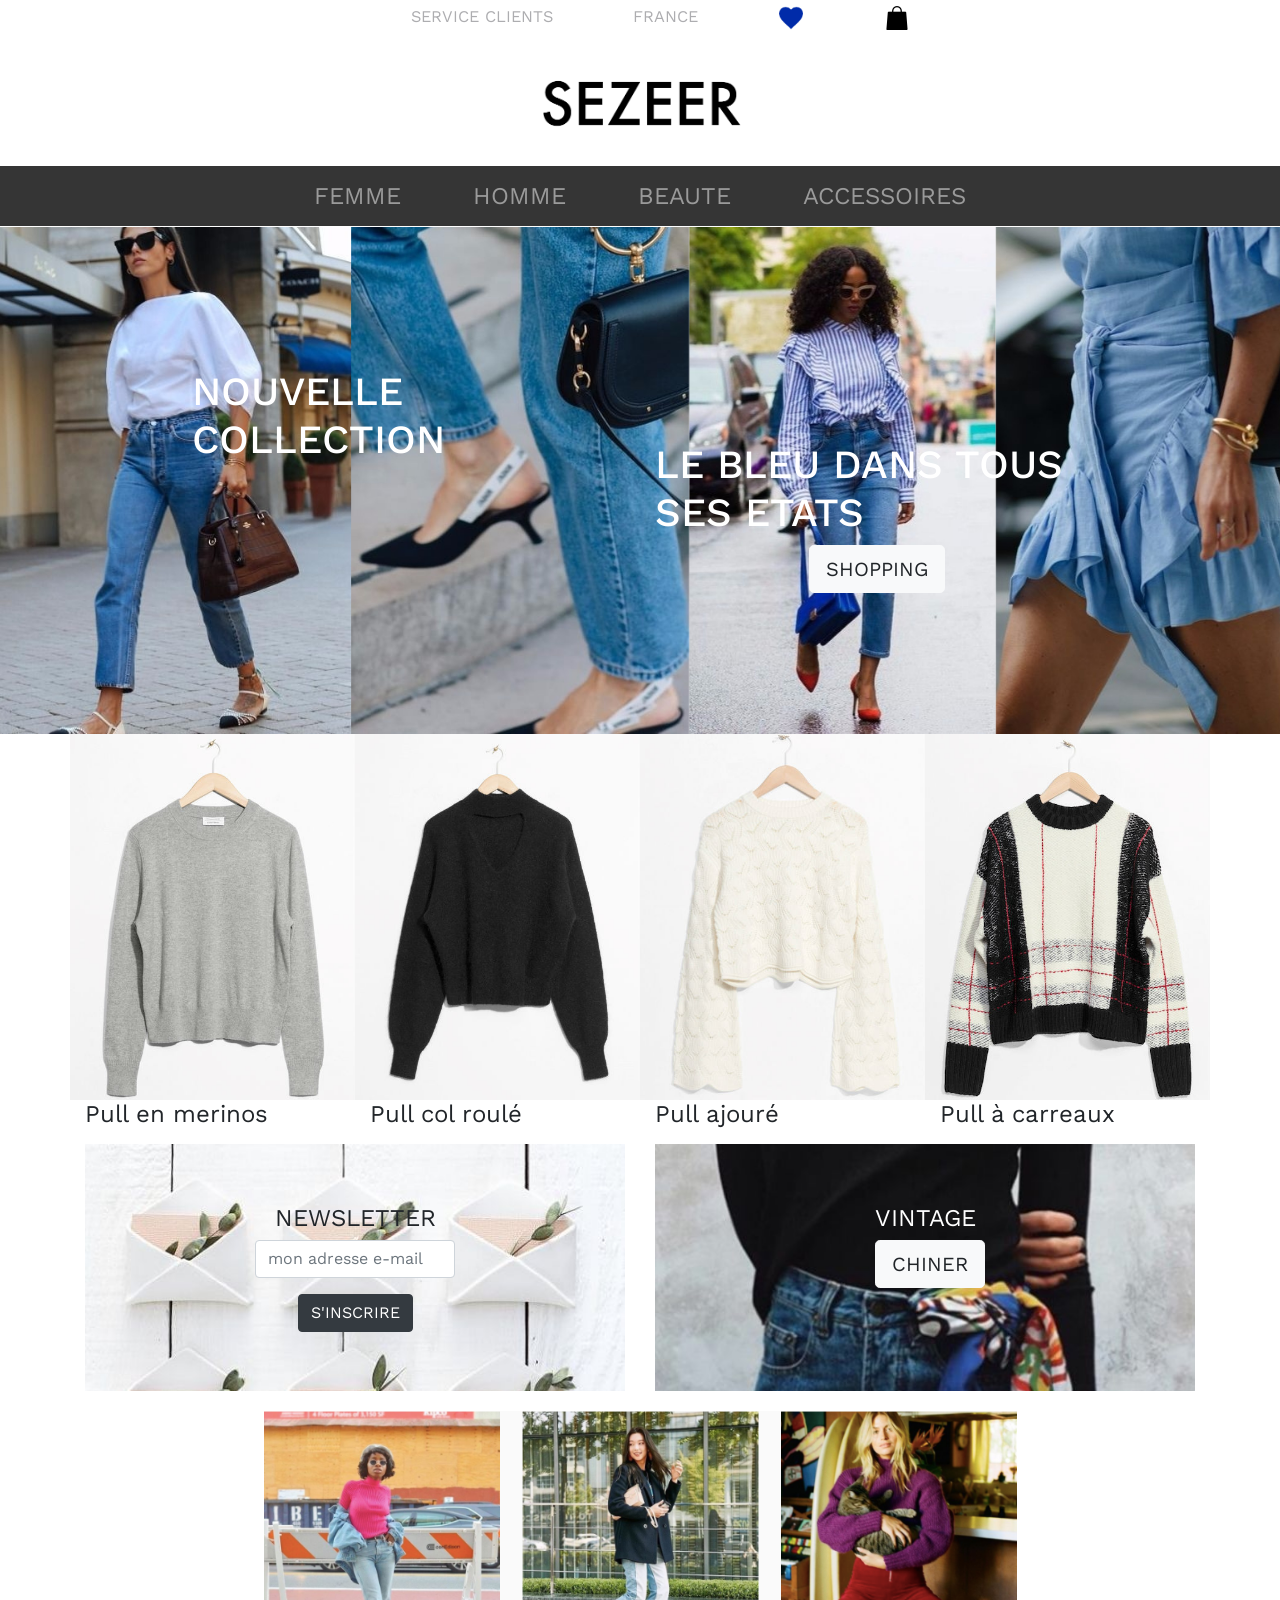
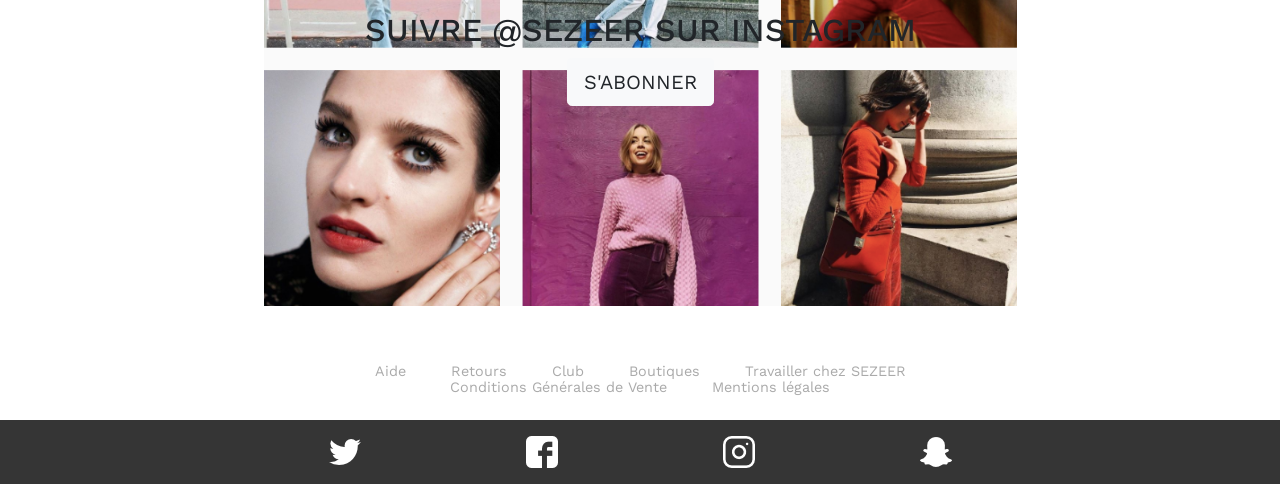
==== index.html @ 000c26a6 "Sezeer site ecommmerce" ====
<!DOCTYPE html>
<html>
<head>
	<meta charset="utf-8">
	<title>SEZEER - Vêtements pour Parisiens simples et chics</title>
	<meta name="viewport" content="width=device-width, initial-scale=1, shrink-to-fit=no">
	<!-- Bootstrap CSS -->
	<link rel="stylesheet" href="https://maxcdn.bootstrapcdn.com/bootstrap/4.0.0-beta/css/bootstrap.min.css">

	<!-- HTML5 shim and Respond.js for IE8 support of HTML5 elements and media queries --> 
	<!-- WARNING: Respond.js doesn't work if you view the page via file:// -->
    <!--[if lt IE 9]>
      <script src="https://oss.maxcdn.com/html5shiv/3.7.2/html5shiv.min.js"></script>
      <script src="https://oss.maxcdn.com/respond/1.4.2/respond.min.js"></script>
  <![endif]-->

  <link rel="stylesheet" type="text/css" href="style.css">
  <link href="https://fonts.googleapis.com/css?family=Work+Sans" rel="stylesheet">
</head>
<body>

	<header>
		<div class= "menu-principal">
			<div class= "barre-top-infos">
				<ul class="top">
					<li class= "top"> <a class= "top" href="mailto:irischaillon@gmail.com"> Service Clients </a></li>
					<li class= "top"> <a class= "top" href="#"> France </a></li>
					<li class= "top"><a href="#" target="_blank"> <img src="images/heart-icon.png" alt= "produits favoris" width= 24></a></li>
					<li class= "top"><a href="#" target="_blank"> <img src="images/shopping-bag.png" alt="panier"></a></li>
				</ul>
			</div><!--barre-top-infos-->

			<div class= "logo">	
				<img src="images/logo-sezeer.png" alt="Sezeer.com pour des Parisiens chics et simples" width= 300>
			</div>

		
	<!--Menu navigation-->
<!-- <nav class="navbar fixed-top navbar-light bg-light">
  <a class="navbar-brand" href="#">NAVIGATION</a>
  <ul class="navbar-nav mr-auto mt-2 mt-lg-0">
  	<li class="nav-item">
        <a class="nav-link" href="#">FEMME</a>
      </li>
      <li class="nav-item">
        <a class="nav-link" href="#">HOMME</a>
      </li>
      <li class="nav-item">
        <a class="nav-link" href="#">BEAUTE</a>
      </li>
      <li class="nav-item">
        <a class="nav-link" href="#">ACCESOIRES</a>
      </li>
	</ul>
</nav> -->

<nav class="navbar navbar-expand-md navbar-dark bg-light justify-content-between">

      

      <button class="navbar-toggler" type="button" data-toggle="collapse" 
    data-target="#navbar" aria-controls="navbar" 
    aria-expanded="false" aria-label="Toggle navigation">
            <span class="navbar-toggler-icon"></span>
      </button>

    <div class="collapse navbar-collapse" id="navbar">
        <ul class="navbar-nav">
            <li class="nav-item">
                <a class="nav-link" href="#">FEMME</a>
            </li>
            <li class="nav-item">
                <a class="nav-link" href="#">HOMME</a>
            </li>
            <li class="nav-item">
                <a class="nav-link" href="#">BEAUTE</a>
            </li>
            <li class="nav-item">
                <a class="nav-link" href="#">ACCESSOIRES</a>
            </li>
        </ul>
    </div>
<!-- <span class="sr-only">(current)</span> -->
</nav>

</header>

<!-- <div class="menu-navigation">
	<nav>
		<ul>
			<li class= "menu-navigation">Femme</li>
			<li class= "menu-navigation">Homme</li>
			<li class= "menu-navigation">Beauté</li>
			<li class= "menu-navigation">Accessoires</li>

		</ul>
	</nav>
</div> -->
<section id="alexandre"><!--Bloc Collection Actuelle-->

<!-- 
<div class="container">

			<div class="row">
				<div class="col-12"> 
					<img src="images/bloc-collection-actuelle.jpg" alt="nouvelle collection sezeer" class="img-fluid">
				</div> 
			</div>
		</div> -->
		<div class="container-fluid img-full" id="newco">

			<div class="row">
				<div class="col-md-6" id="TitreNewCo">
					<h1>NOUVELLE COLLECTION</h1>
				</div> 
				<div class="col-md-6" id="CommentaireCollection"> <h1>LE BLEU DANS TOUS SES ETATS</h1></div>
			</div>

			<div class="row"> 
				<div class="col-md-8" ></div>
				<div class="col-md-2 col-12" id="BoutonShopping"><button class="btn btn-light btn-lg" id="BoutonInscrip" type="submit">SHOPPING</button></div>
			</div> 


		</div>

		<!-- <div id= "bloc-collection-actuelle">
		<img src="images/bloc-collection-actuelle.jpg" alt="collection actuelle Sezeer" id="collection">
		<h2 class= "collection"> Nouvelle collection</h2>
		<h3 class="nom-collection"> Le bleu dans tous ses états</h3>
		<p class="description-collection"> Affirmez votre esprit chic en portant le jean iconique et intemporel</p>
		<ul class="cta-list">
			<li class="cta-button"><a id="shopping" href="#">SHOPPING</a></li>
		</ul>
	</div> -->
</section>
<section class= "bloc-promotions"><!--Promotions-->


	<div class="container">

		<div class="row">
			<div class="col-3 photo-article"> 
				<img src="images/article1.jpg" alt="pull gris femme" class="img-fluid">
			</div> 
			<div class="col-3 photo-article">
				<img src="images/article2.jpg" alt="chemisier mauve femme" class="img-fluid">
			</div> 
			<div class="col-3 photo-article">
				<img src="images/article3.jpg" alt="pull blanc" class="img-fluid">
			</div> 
			<div class="col-3 photo-article">
				<img src="images/article4.jpg" alt="pull rayé noir blanc" class="img-fluid article">
			</div> 
		</div>
		<div class="row">
			<div class="col-3"> 
				<p>Pull en merinos</p>
			</div> 
			<div class="col-3">
				<p> Pull col roulé</p>
			</div> 
			<div class="col-3">
				<p> Pull ajouré</p>
			</div> 
			<div class="col-3">
				<p>Pull à carreaux</p>
			</div> 
		</div>

	</div>

<!-- <div class= "promotions">
	<h3 id="promotions"> PROMOTIONS </h3>
	<img src="images/article1.jpg" alt="pull gris femme" class="article">
	<img src="images/article2.jpg" alt="chemisier mauve femme" class="article">
	<img src="images/article3.jpg" alt="pull blanc" class="article">
	<img src="images/article4.jpg" alt="pull rayé noir blanc" class="article"> -->
	<!-- <ul class="article">
		<li class= "article">Pull en merinos</li>
		<li class= "article">Pull col roulé </li>
		<li class= "article">Pull ajouré</li>
		<li class= "article">Pull à carreaux</li>
	</ul> -->
	<!-- </div> -->
	<section>

		<div class="container">

			<div class="row">
				<div class="col-md-6"> <!-- ou col-md-6 -->
					<div id="newsletter-abonnement" class="img-full">
						<!-- <div class="mx-auto" style="width: 100px;"> -->
							<div id="newsletter-content">
						
							<form>
							  <div class="form-group">
							  <label for="ChampEmail" style="font:Work Sans">NEWSLETTER</label> 
							    <input type="email" class="form-control" id="ChampEmail" placeholder="mon adresse e-mail" style="width: 200px;">
							  </div>
							 
							<input class="btn btn-dark" type="submit" value="S'INSCRIRE">
							</form>
							</div>
						<!-- </div> -->
					</div>
					<!--newsletter-abonnement-->
				</div> <!-- end col-md-6-->
					<div class="col-md-6"> <!-- ou col-md-6 -->

						<div id="bloc-categorie-vintage" class="img-full">
							<div class="mx-auto" style="width: 100px;">
						
							<label for="BoutonInscrip" style="color:white">VINTAGE</label> 
							<button class="btn btn-light btn-lg" id="BoutonInscrip" type="submit">CHINER</button>
							</div>
						</div> <!--bloc-categorie-vintage--> 
						</div> 
					</div> <!-- end col-md-1 -->

				</div>






			</section>
			<section>

				<div class="container-fluid">
  					<div class="row">

    			<div class="col-md-12 img-full-grande" id = "gallerie-instagram">
    				<div id = "instagram-content">
	
					<!-- <h3>SUIVEZ-NOUS SUR INSTAGRAM @SEZEER</h3> -->
						<!-- <label for="FollowInsta">SUIVEZ-NOUS SUR INSTAGRAM @SEZEER</label> -->
						<h2>SUIVRE @SEZEER SUR INSTAGRAM</h2>
						<a class="btn btn-light btn-lg" id="FollowInsta" href="http://www.instagram.com/andotherstories" role="button">S'ABONNER</a>
					</div> <!--gallerie instagram-->
 				</div> <!-- end col-md-6 -->
  					</div> <!-- end row -->
				</div> <!-- end container -->


				</section>
				<footer>
					<div class="nav-prefooter">
						
					
					<span class="prefooter"><a href="#">Aide</span></a>
					<span class="prefooter"><a href="#">Retours</span></a>

					<span class="prefooter"><a href="#">Club</span> </a>
					<span class="prefooter"><a href="#">Boutiques</span></a>
					<span class="prefooter"><a href="#">Travailler chez SEZEER</span></a>

					<span class="prefooter"><a href="#">Conditions Générales de Vente</span> </a>
			
					<span class="prefooter"><a href="#">Mentions légales</span></a>
					</div>
				<!-- 	<div class="reseaux-sociaux">
						<a href="https://twitter.com/sezane_paris?lang=fr" target="_blank"><img src="images/twitter.png" alt="twitter"></a>
						<a href="https://www.facebook.com/andotherstories" target="_blank"><img src="images/facebook.png" alt="facebook"></a><a href="https://www.instagram.com/andotherstories" target="_blank"><img src="images/instagram.png" alt="instagram"></a><a href="http://www.snapchat.com/add/hm-france" target="_blank"><img src="images/snapchat.png" alt="snapchat"></a> -->
					<nav class="navbar navbar-expand-lg navbar-dark bg-light">
						<ul class="navbar-nav">
						  <li class="nav-item mx-5">
						    <a class="nav-link" id="iconesocial" href="https://twitter.com/sezane_paris?lang=fr"><img src="images/twitter.png" alt="twitter"></a>
						  </li>
						  <li class="nav-item mx-5">
						    <a class="nav-link" id="iconesocial" href="https://www.facebook.com/andotherstories"><img src="images/facebook.png" alt="facebook"></a>
						  </li>
						  <li class="nav-item mx-5">
						    <a class="nav-link" id="iconesocial"href="https://www.instagram.com/andotherstories"><img src="images/instagram.png" alt="instagram"></a>
						  </li>
						  <li class="nav-item mx-5">
						    <a class="nav-link" id="iconesocial" href="http://www.snapchat.com/add/hm-france"><img src="images/snapchat.png" alt="snapchat"></a>
						  </li>
						</ul>
					</nav>

					</footer>  
				</body>
				<!-- Optional JavaScript -->
				<!-- jQuery first, then Popper.js, then Bootstrap JS -->
				<script src="https://code.jquery.com/jquery-3.2.1.slim.min.js" integrity="sha384-KJ3o2DKtIkvYIK3UENzmM7KCkRr/rE9/Qpg6aAZGJwFDMVNA/GpGFF93hXpG5KkN" crossorigin="anonymous"></script>
				<script src="https://cdnjs.cloudflare.com/ajax/libs/popper.js/1.11.0/umd/popper.min.js" integrity="sha384-b/U6ypiBEHpOf/4+1nzFpr53nxSS+GLCkfwBdFNTxtclqqenISfwAzpKaMNFNmj4" crossorigin="anonymous"></script>
				<script src="https://maxcdn.bootstrapcdn.com/bootstrap/4.0.0-beta/js/bootstrap.min.js" integrity="sha384-h0AbiXch4ZDo7tp9hKZ4TsHbi047NrKGLO3SEJAg45jXxnGIfYzk4Si90RDIqNm1" crossorigin="anonymous"></script>
				</html>
---- style.css ----
/*/*/body {font-family: 'Work Sans', 'Helvetica', 'Arial', sans-serif;
	 font: 24px Work Sans, sans-serif;
}

ul.top { text-transform: uppercase;
		list-style-type: none;
		/*margin:0;
		padding:6;*/
}
li.top { display:inline;
		font-size:68%; 	
			padding:3%}

a.top { text-decoration: none;
	color: rgb(173,173,176)
}
a:hover {text-decoration:underline;
		}
/*.reseaux-sociaux {
	background-color: rgb(53,53,53)
}*/

/*ul.top {
	text-align: center;
	width: 1300px;
}*/

/*li.top {
	font-size:68%;
	display: inline-block;
	padding: 0 20px;
	margin: 0 20px;
} */

/*div.menu-principal {position:fixed;}

div.menu-navigation { 	text-align: center;
						padding:10px;
						margin: 1px;
						background-color: rgb(53,53,53)}
li.menu-navigation {	
						color:white;
						text-transform:uppercase;
						display:inline-block;
						padding: 0 40px;
						margin: 0 20px;
}



ul {list-style-type: none;}


/*#collection {width:100%;
	position: relative;
z-index: 1;}

h2.collection {	position: absolute;
				width:1000px;
				top:700px;
				left:800px;
				z-index:2;
}


h3.nom-collection {position: absolute;
				width:1000px;
				top:750px;
				left:800px;
				z-index:2;
}

p.description-collection 
				{color: white;
				position: absolute;
				width:1000px;
				top:800px;
				left:800px;
				z-index:2;
}

ul.cta-list {	list-style-type: none;
				color: white;
				position: absolute;
				width:1000px;
				top: 600px;
				left:1300px;
				z-index:3;}

#shopping { text-decoration: none;
	color: rgb(255,255,255)
}

#promotions {text-align:center;}

img.article {width:350px;}
ul.article {
	text-align: center;
	width: 1500px;
}

li.article {
	font-size:80%;;
	display: inline-block;
	padding: 0 30px;
	margin: 0 20px;}

 .prefooter {	margin-top:5px;
 				font-size: 70%;
 				display:inline-block;
 			}*/

/*.container {height:1000px;}*/


.img-full {
    background: url(a) no-repeat center top;
	background-size: cover;
	padding: 11% 15%;
	margin-top: 0;
	width: 100%;
	height: 100%;
}
.img-full-grande {background: url(a)no-repeat center center;
	background-size: contain;
	padding: 200px;
	margin-top: 20px;
	margin-bottom: 30px;
	width: 100%;
	height: 100%;}

#newco {
	background-image: url(images/bloc-collection-actuelle.jpg);
}

#newsletter-abonnement {
	background-image: url(images/enveloppes-2.jpg);
}
#bloc-categorie-vintage{ background-image:url(images/section-vintage.jpg); }

#vintage {color:white;
	}

#gallerie-instagram { background-image:url(images/gallerie-instagram.png); }

.photo-article {padding-right:0;
				padding-left:0;}

.bg-light {
    background-color: #353535!important;
}
/*#newsletter-content:{display:block;}*/

label #FollowInsta {font-weight:bold;

}

a {
	text-decoration: none;
	color: #aaa;
}

a:hover {
	color: #aaa;
}
/*#BoutonShopping {margin-left: 77%;*/
				/*margin-top:5%;}*/

#TitreNewCo {
	/*margin-right:50%;*/
	color:white;
}

#CommentaireCollection {color:white;
	font-weight: bolder
	font-size: 200%;
}

.navbar-nav {
            float:none;
            margin:0 auto;
            display: block;
            text-align: center;
            
        }

.navbar-nav > li {
            display: inline-block;
            float:none;
        }
.nav-link {
    padding-right: 2rem!important;
    padding-left: 2rem!important;
}


.logo{text-align:center;}
.barre-top-infos {text-align:center;}

header {
	text-align: center;
    top: 0;
    height: 180px;
    box-sizing: border-box;
    margin: 0 auto 0 auto;
    position: fixed;
    background: white;
    z-index: 100;
    width: 100%;
	
}

#alexandre{
	margin-top: 227px;
}

footer {text-align: center;
    font-size: 60%;
    margin-top: 27px;
}

.nav-prefooter {
    max-width: 600px;
    margin-left: auto;
    margin-right: auto;
    height: auto;
    width: auto;
    margin: 0 auto;
    padding: 0 0 25.6px}

 #instagram-content {
    text-align: center;
}

.prefooter { margin: 0 20px 6px;
    
}

form {
	text-align: center;
}

form .form-control {
	margin: auto;
}

@media (max-width: 992px) {
	#BoutonShopping {
		text-align: center;
	}
}



@media (min-width: 992px) {
	#CommentaireCollection h1 {
		margin-top: 17%;
	}
}

@media (max-width: 992px) {
	 .nav-link {
		padding-right:0;
		padding-left:0;
	}
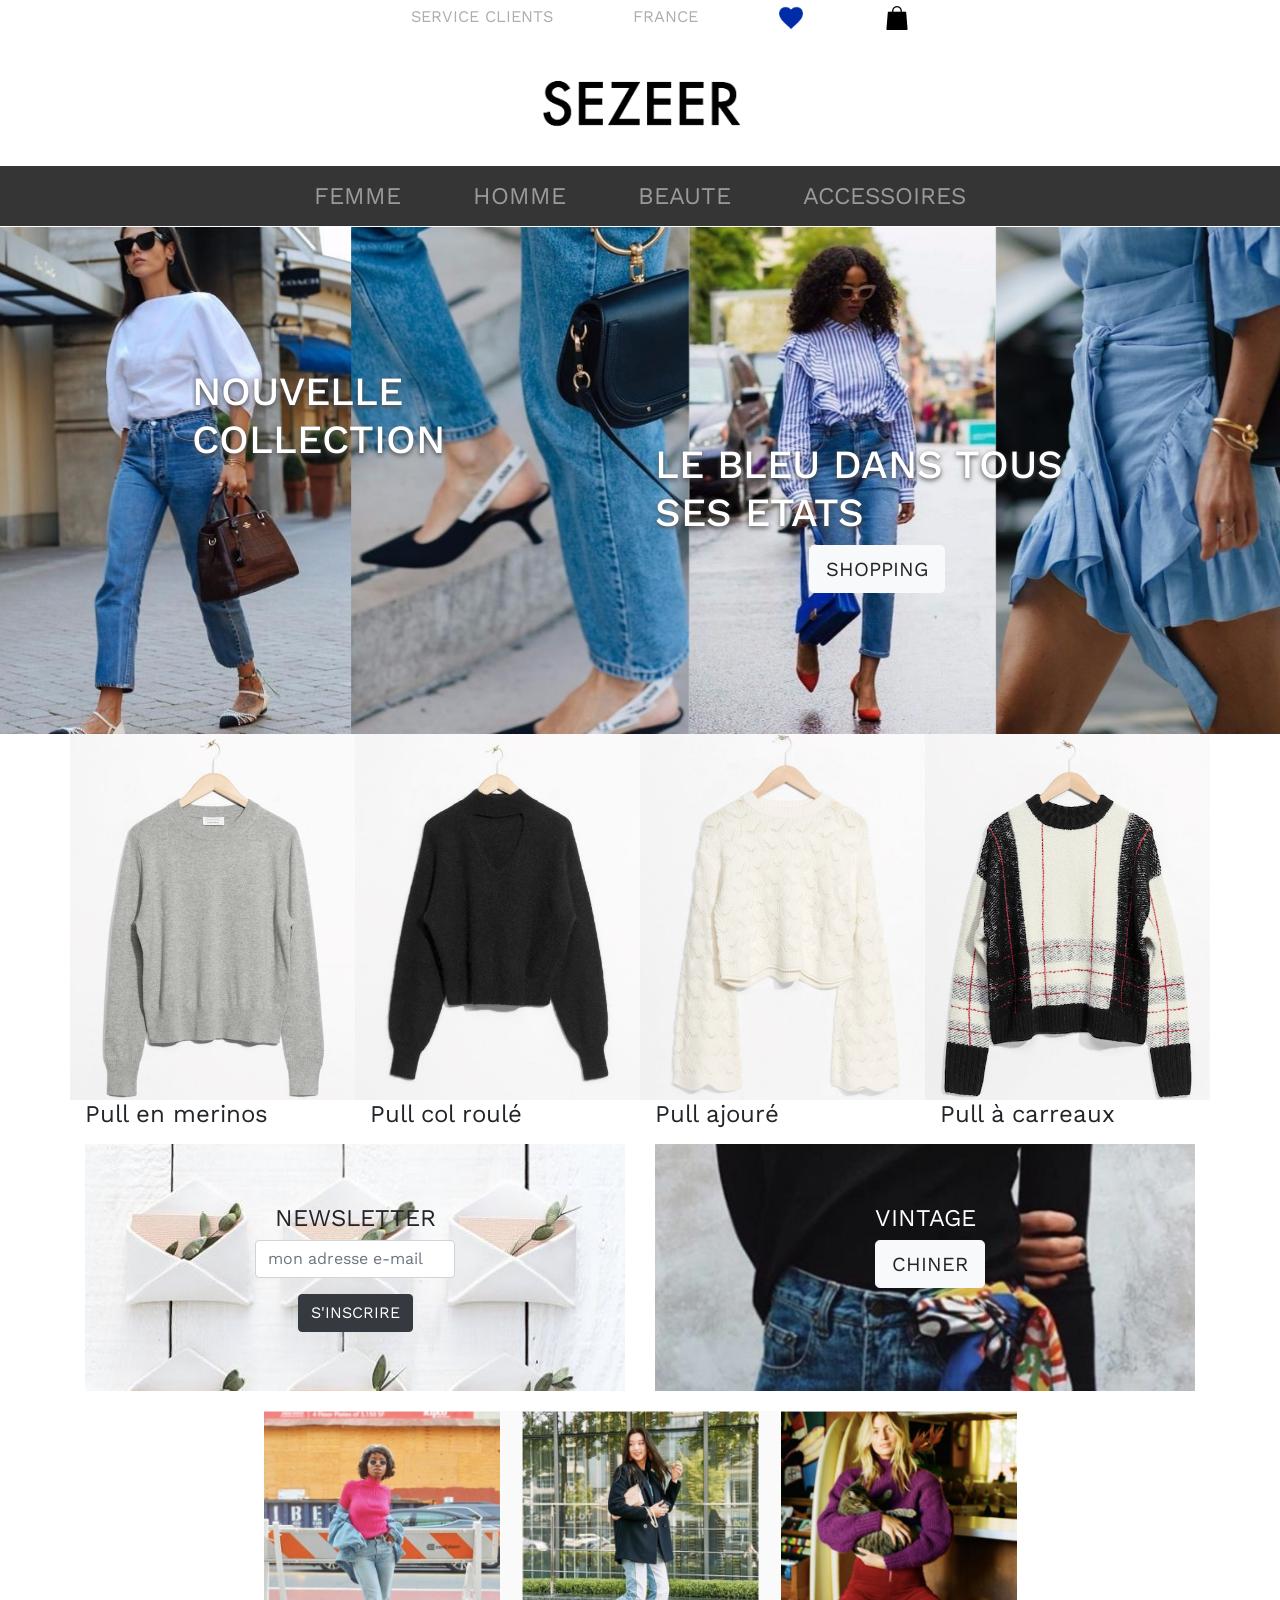
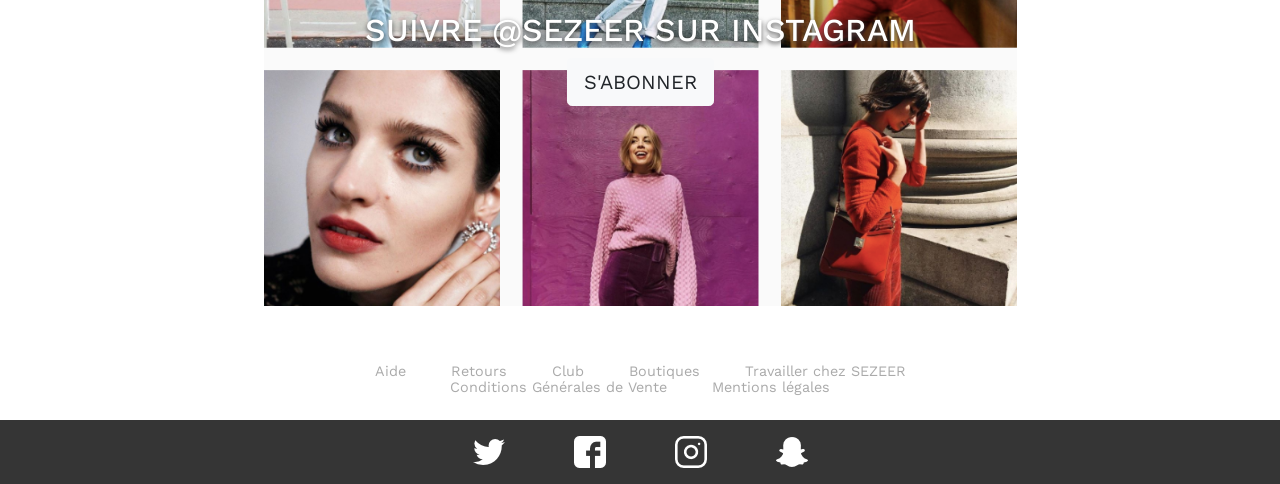
==== commit 6ed8097d: "Version finale site" ====
--- a/index.html
+++ b/index.html
@@ -111,9 +111,9 @@
 
 			<div class="row">
 				<div class="col-md-6" id="TitreNewCo">
-					<h1>NOUVELLE COLLECTION</h1>
+					<h1 class= "titre-photo">NOUVELLE COLLECTION</h1>
 				</div> 
-				<div class="col-md-6" id="CommentaireCollection"> <h1>LE BLEU DANS TOUS SES ETATS</h1></div>
+				<div class="col-md-6 titre-photo" id="CommentaireCollection"> <h1>LE BLEU DANS TOUS SES ETATS</h1></div>
 			</div>
 
 			<div class="row"> 
@@ -236,7 +236,7 @@
 	
 					<!-- <h3>SUIVEZ-NOUS SUR INSTAGRAM @SEZEER</h3> -->
 						<!-- <label for="FollowInsta">SUIVEZ-NOUS SUR INSTAGRAM @SEZEER</label> -->
-						<h2>SUIVRE @SEZEER SUR INSTAGRAM</h2>
+						<h2 class= "titre-photo" >SUIVRE @SEZEER SUR INSTAGRAM</h2>
 						<a class="btn btn-light btn-lg" id="FollowInsta" href="http://www.instagram.com/andotherstories" role="button">S'ABONNER</a>
 					</div> <!--gallerie instagram-->
  				</div> <!-- end col-md-6 -->
@@ -265,16 +265,16 @@
 						<a href="https://www.facebook.com/andotherstories" target="_blank"><img src="images/facebook.png" alt="facebook"></a><a href="https://www.instagram.com/andotherstories" target="_blank"><img src="images/instagram.png" alt="instagram"></a><a href="http://www.snapchat.com/add/hm-france" target="_blank"><img src="images/snapchat.png" alt="snapchat"></a> -->
 					<nav class="navbar navbar-expand-lg navbar-dark bg-light">
 						<ul class="navbar-nav">
-						  <li class="nav-item mx-5">
+						  <li class="nav-item mx-6">
 						    <a class="nav-link" id="iconesocial" href="https://twitter.com/sezane_paris?lang=fr"><img src="images/twitter.png" alt="twitter"></a>
 						  </li>
-						  <li class="nav-item mx-5">
+						  <li class="nav-item mx-6">
 						    <a class="nav-link" id="iconesocial" href="https://www.facebook.com/andotherstories"><img src="images/facebook.png" alt="facebook"></a>
 						  </li>
-						  <li class="nav-item mx-5">
+						  <li class="nav-item mx-6">
 						    <a class="nav-link" id="iconesocial"href="https://www.instagram.com/andotherstories"><img src="images/instagram.png" alt="instagram"></a>
 						  </li>
-						  <li class="nav-item mx-5">
+						  <li class="nav-item mx-6">
 						    <a class="nav-link" id="iconesocial" href="http://www.snapchat.com/add/hm-france"><img src="images/snapchat.png" alt="snapchat"></a>
 						  </li>
 						</ul>
--- a/style.css
+++ b/style.css
@@ -219,6 +219,12 @@
     margin-top: 27px;
 }
 
+.titre-photo{
+	color:white;
+	text-shadow: 0px 2px 5px #4D4D4D;
+	
+}
+
 .nav-prefooter {
     max-width: 600px;
     margin-left: auto;
@@ -233,7 +239,7 @@
 }
 
 .prefooter { margin: 0 20px 6px;
-    
+     
 }
 
 form {
